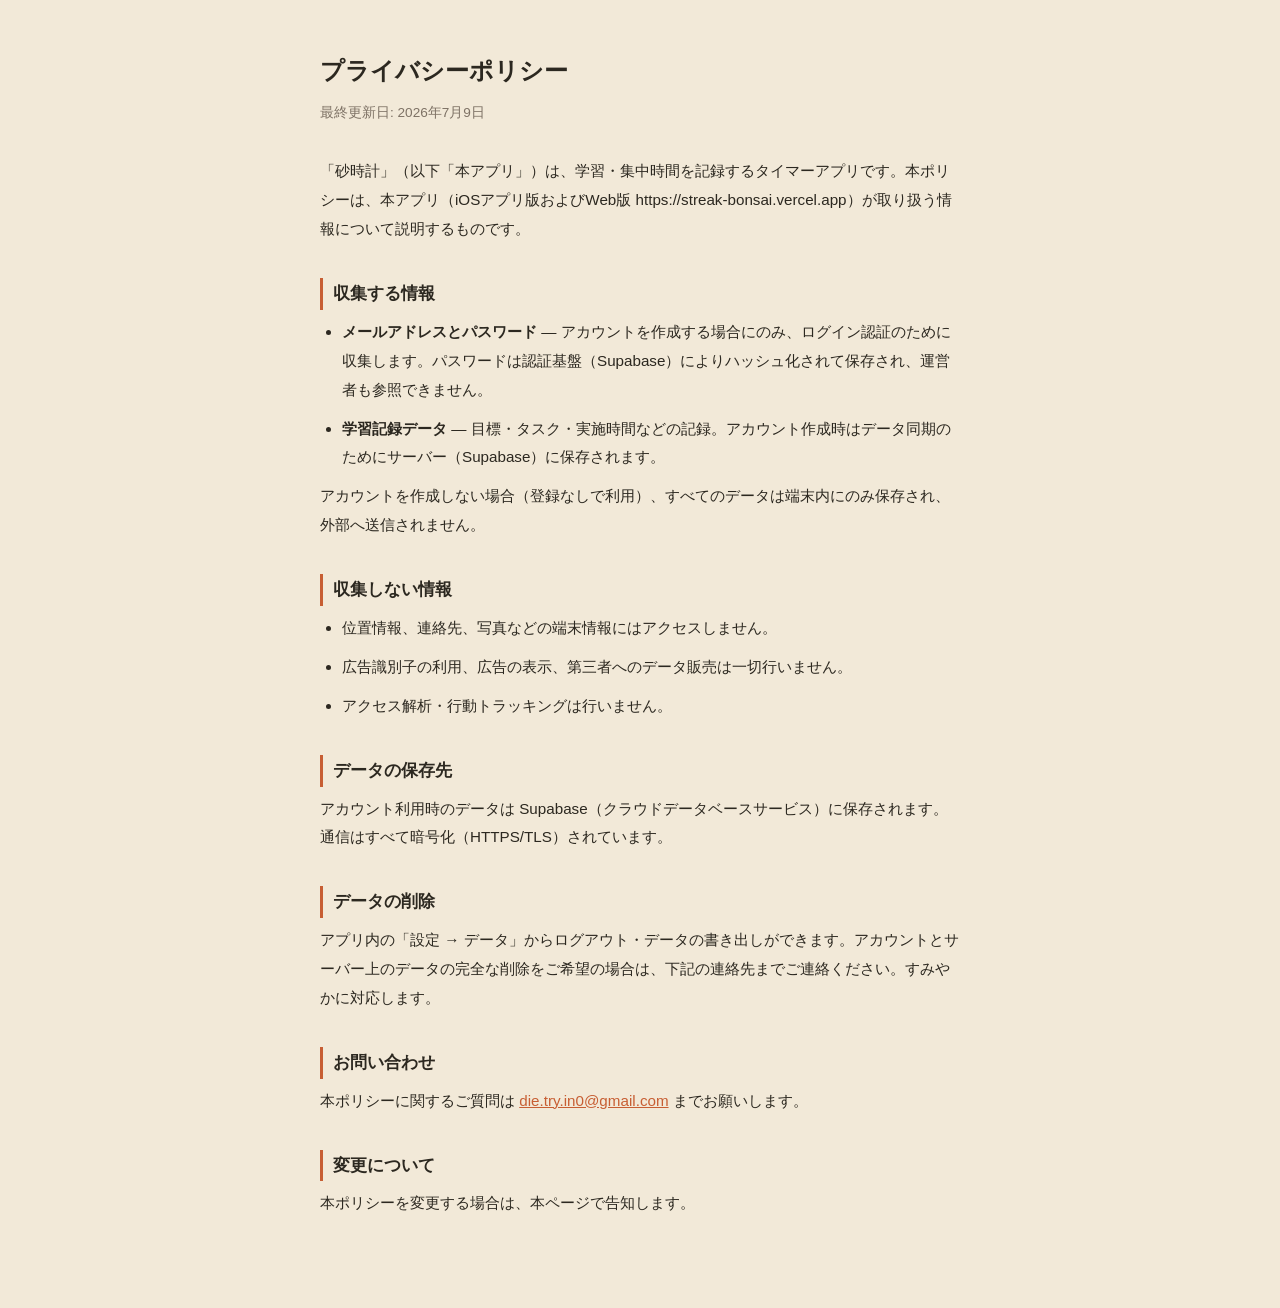
==== privacy.html @ 721696dd "App Store申請用のプライバシーポリシーページを追加 Co-Authored-By: Claude Opus 4.8 <noreply@anthropic.com>" ====
<!DOCTYPE html>
<html lang="ja">
<head>
  <meta charset="UTF-8" />
  <meta name="viewport" content="width=device-width, initial-scale=1.0" />
  <title>プライバシーポリシー — 砂時計</title>
  <link rel="icon" type="image/svg+xml" href="./hourglass-favicon.svg" />
  <style>
    body {
      margin: 0;
      background: #f2e9d8;
      color: #2c2820;
      font-family: "Hiragino Sans", "BIZ UDPGothic", "Yu Gothic UI", sans-serif;
      line-height: 1.9;
    }
    main {
      max-width: 640px;
      margin: 0 auto;
      padding: 48px 24px 80px;
    }
    h1 { font-size: 1.5rem; margin: 0 0 6px; }
    .updated { color: #7e7265; font-size: 0.85rem; margin: 0 0 32px; }
    h2 { font-size: 1.05rem; margin: 34px 0 8px; border-left: 3px solid #c75e33; padding-left: 10px; }
    p, li { font-size: 0.95rem; margin: 0 0 10px; }
    ul { padding-left: 22px; margin: 0 0 10px; }
    a { color: #c75e33; }
  </style>
</head>
<body>
  <main>
    <h1>プライバシーポリシー</h1>
    <p class="updated">最終更新日: 2026年7月9日</p>

    <p>「砂時計」（以下「本アプリ」）は、学習・集中時間を記録するタイマーアプリです。本ポリシーは、本アプリ（iOSアプリ版およびWeb版 https://streak-bonsai.vercel.app）が取り扱う情報について説明するものです。</p>

    <h2>収集する情報</h2>
    <ul>
      <li><strong>メールアドレスとパスワード</strong> — アカウントを作成する場合にのみ、ログイン認証のために収集します。パスワードは認証基盤（Supabase）によりハッシュ化されて保存され、運営者も参照できません。</li>
      <li><strong>学習記録データ</strong> — 目標・タスク・実施時間などの記録。アカウント作成時はデータ同期のためにサーバー（Supabase）に保存されます。</li>
    </ul>
    <p>アカウントを作成しない場合（登録なしで利用）、すべてのデータは端末内にのみ保存され、外部へ送信されません。</p>

    <h2>収集しない情報</h2>
    <ul>
      <li>位置情報、連絡先、写真などの端末情報にはアクセスしません。</li>
      <li>広告識別子の利用、広告の表示、第三者へのデータ販売は一切行いません。</li>
      <li>アクセス解析・行動トラッキングは行いません。</li>
    </ul>

    <h2>データの保存先</h2>
    <p>アカウント利用時のデータは Supabase（クラウドデータベースサービス）に保存されます。通信はすべて暗号化（HTTPS/TLS）されています。</p>

    <h2>データの削除</h2>
    <p>アプリ内の「設定 → データ」からログアウト・データの書き出しができます。アカウントとサーバー上のデータの完全な削除をご希望の場合は、下記の連絡先までご連絡ください。すみやかに対応します。</p>

    <h2>お問い合わせ</h2>
    <p>本ポリシーに関するご質問は <a href="mailto:die.try.in0@gmail.com">die.try.in0@gmail.com</a> までお願いします。</p>

    <h2>変更について</h2>
    <p>本ポリシーを変更する場合は、本ページで告知します。</p>
  </main>
</body>
</html>
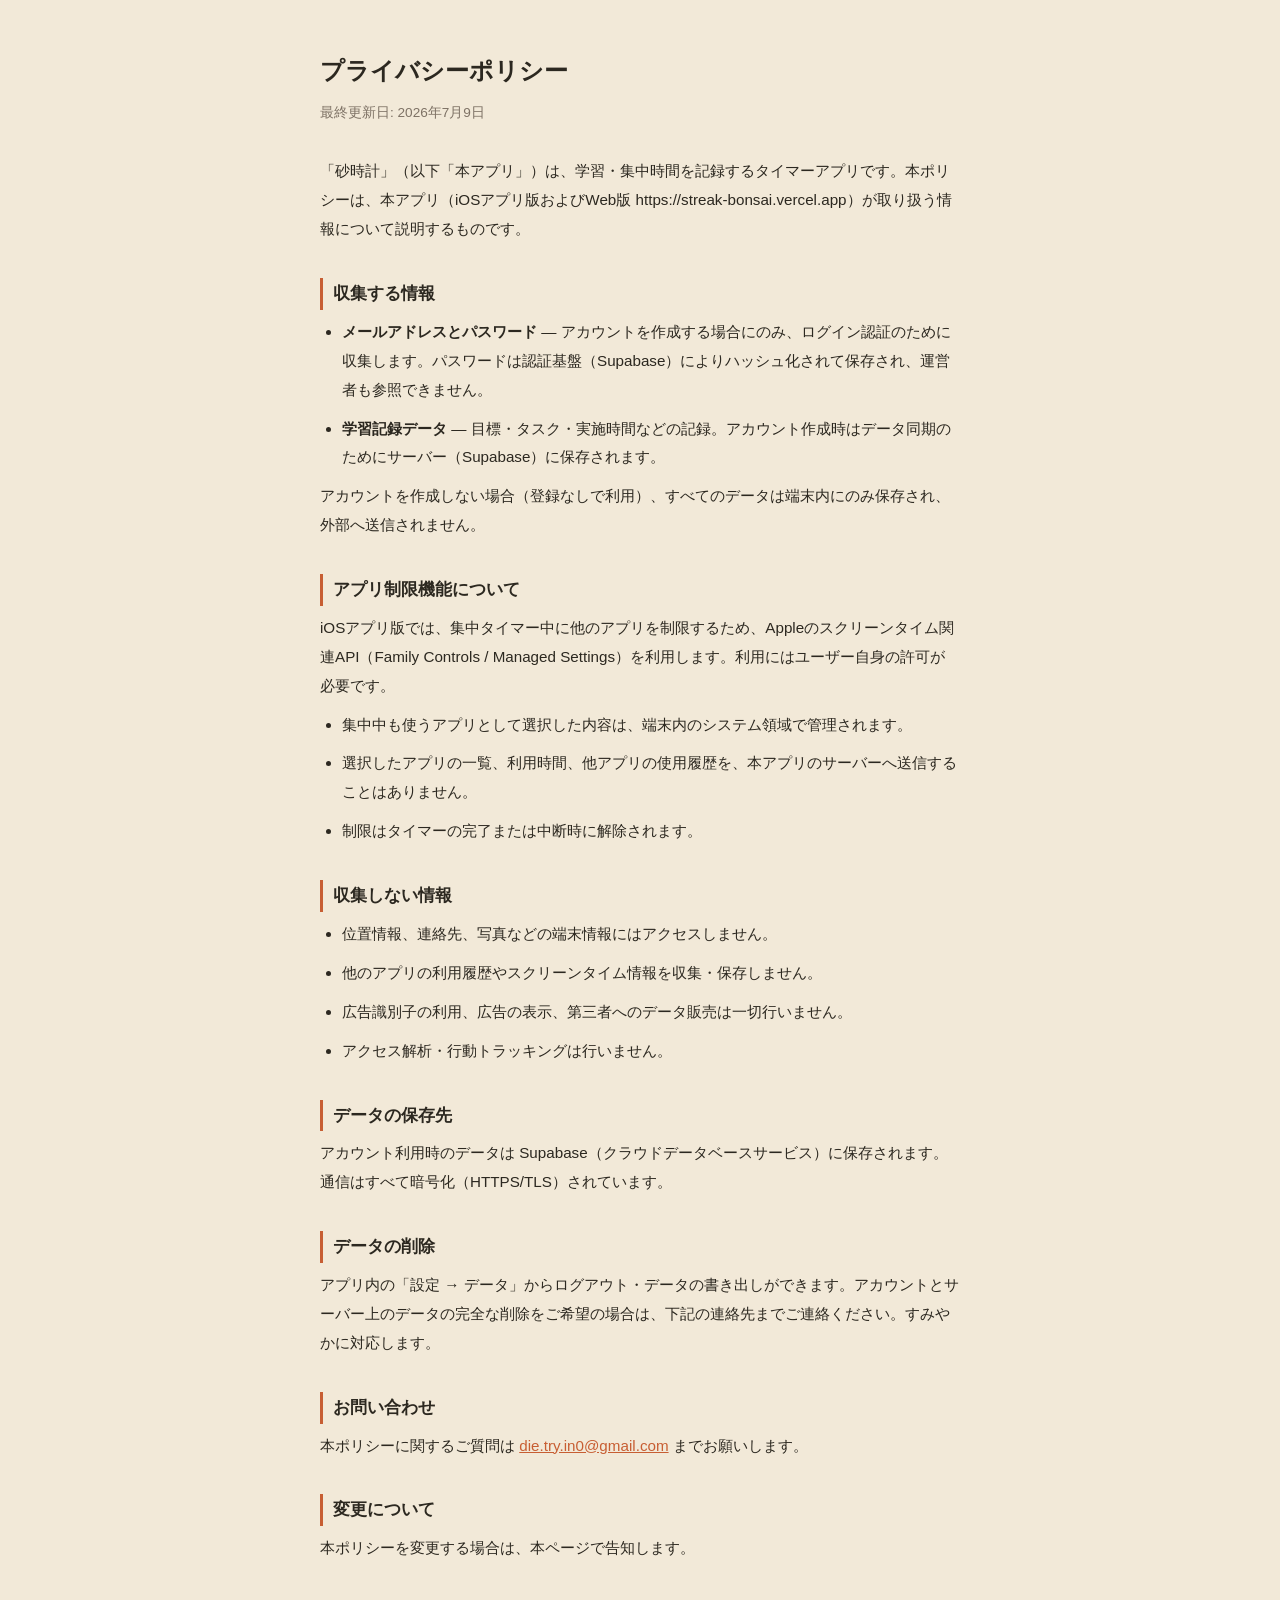
==== commit b3a0c7f9: "設定を目標中心の構造に整理" ====
--- a/privacy.html
+++ b/privacy.html
@@ -40,9 +40,18 @@
     </ul>
     <p>アカウントを作成しない場合（登録なしで利用）、すべてのデータは端末内にのみ保存され、外部へ送信されません。</p>
 
+    <h2>アプリ制限機能について</h2>
+    <p>iOSアプリ版では、集中タイマー中に他のアプリを制限するため、Appleのスクリーンタイム関連API（Family Controls / Managed Settings）を利用します。利用にはユーザー自身の許可が必要です。</p>
+    <ul>
+      <li>集中中も使うアプリとして選択した内容は、端末内のシステム領域で管理されます。</li>
+      <li>選択したアプリの一覧、利用時間、他アプリの使用履歴を、本アプリのサーバーへ送信することはありません。</li>
+      <li>制限はタイマーの完了または中断時に解除されます。</li>
+    </ul>
+
     <h2>収集しない情報</h2>
     <ul>
       <li>位置情報、連絡先、写真などの端末情報にはアクセスしません。</li>
+      <li>他のアプリの利用履歴やスクリーンタイム情報を収集・保存しません。</li>
       <li>広告識別子の利用、広告の表示、第三者へのデータ販売は一切行いません。</li>
       <li>アクセス解析・行動トラッキングは行いません。</li>
     </ul>
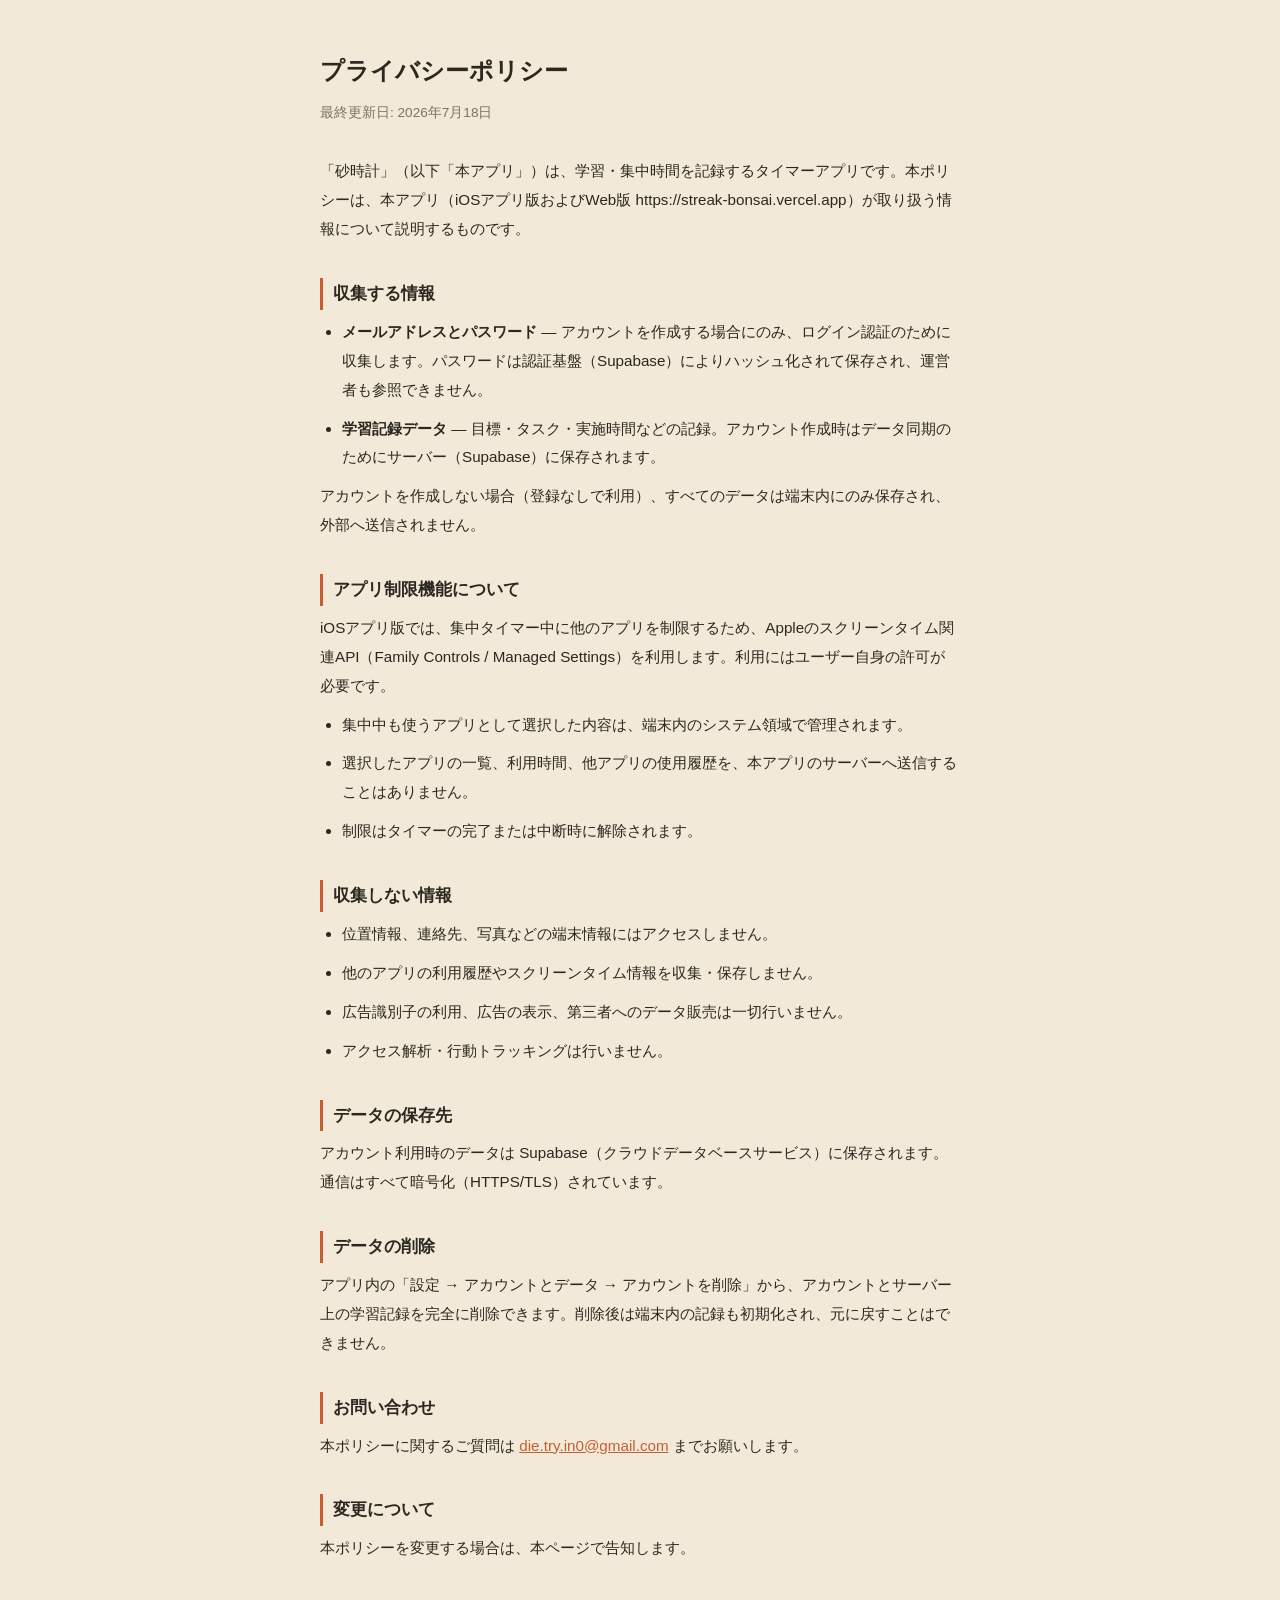
==== commit bdcf3c7b: "Prepare Sandglass app for App Store release" ====
--- a/privacy.html
+++ b/privacy.html
@@ -29,7 +29,7 @@
 <body>
   <main>
     <h1>プライバシーポリシー</h1>
-    <p class="updated">最終更新日: 2026年7月9日</p>
+    <p class="updated">最終更新日: 2026年7月18日</p>
 
     <p>「砂時計」（以下「本アプリ」）は、学習・集中時間を記録するタイマーアプリです。本ポリシーは、本アプリ（iOSアプリ版およびWeb版 https://streak-bonsai.vercel.app）が取り扱う情報について説明するものです。</p>
 
@@ -60,7 +60,7 @@
     <p>アカウント利用時のデータは Supabase（クラウドデータベースサービス）に保存されます。通信はすべて暗号化（HTTPS/TLS）されています。</p>
 
     <h2>データの削除</h2>
-    <p>アプリ内の「設定 → データ」からログアウト・データの書き出しができます。アカウントとサーバー上のデータの完全な削除をご希望の場合は、下記の連絡先までご連絡ください。すみやかに対応します。</p>
+    <p>アプリ内の「設定 → アカウントとデータ → アカウントを削除」から、アカウントとサーバー上の学習記録を完全に削除できます。削除後は端末内の記録も初期化され、元に戻すことはできません。</p>
 
     <h2>お問い合わせ</h2>
     <p>本ポリシーに関するご質問は <a href="mailto:die.try.in0@gmail.com">die.try.in0@gmail.com</a> までお願いします。</p>
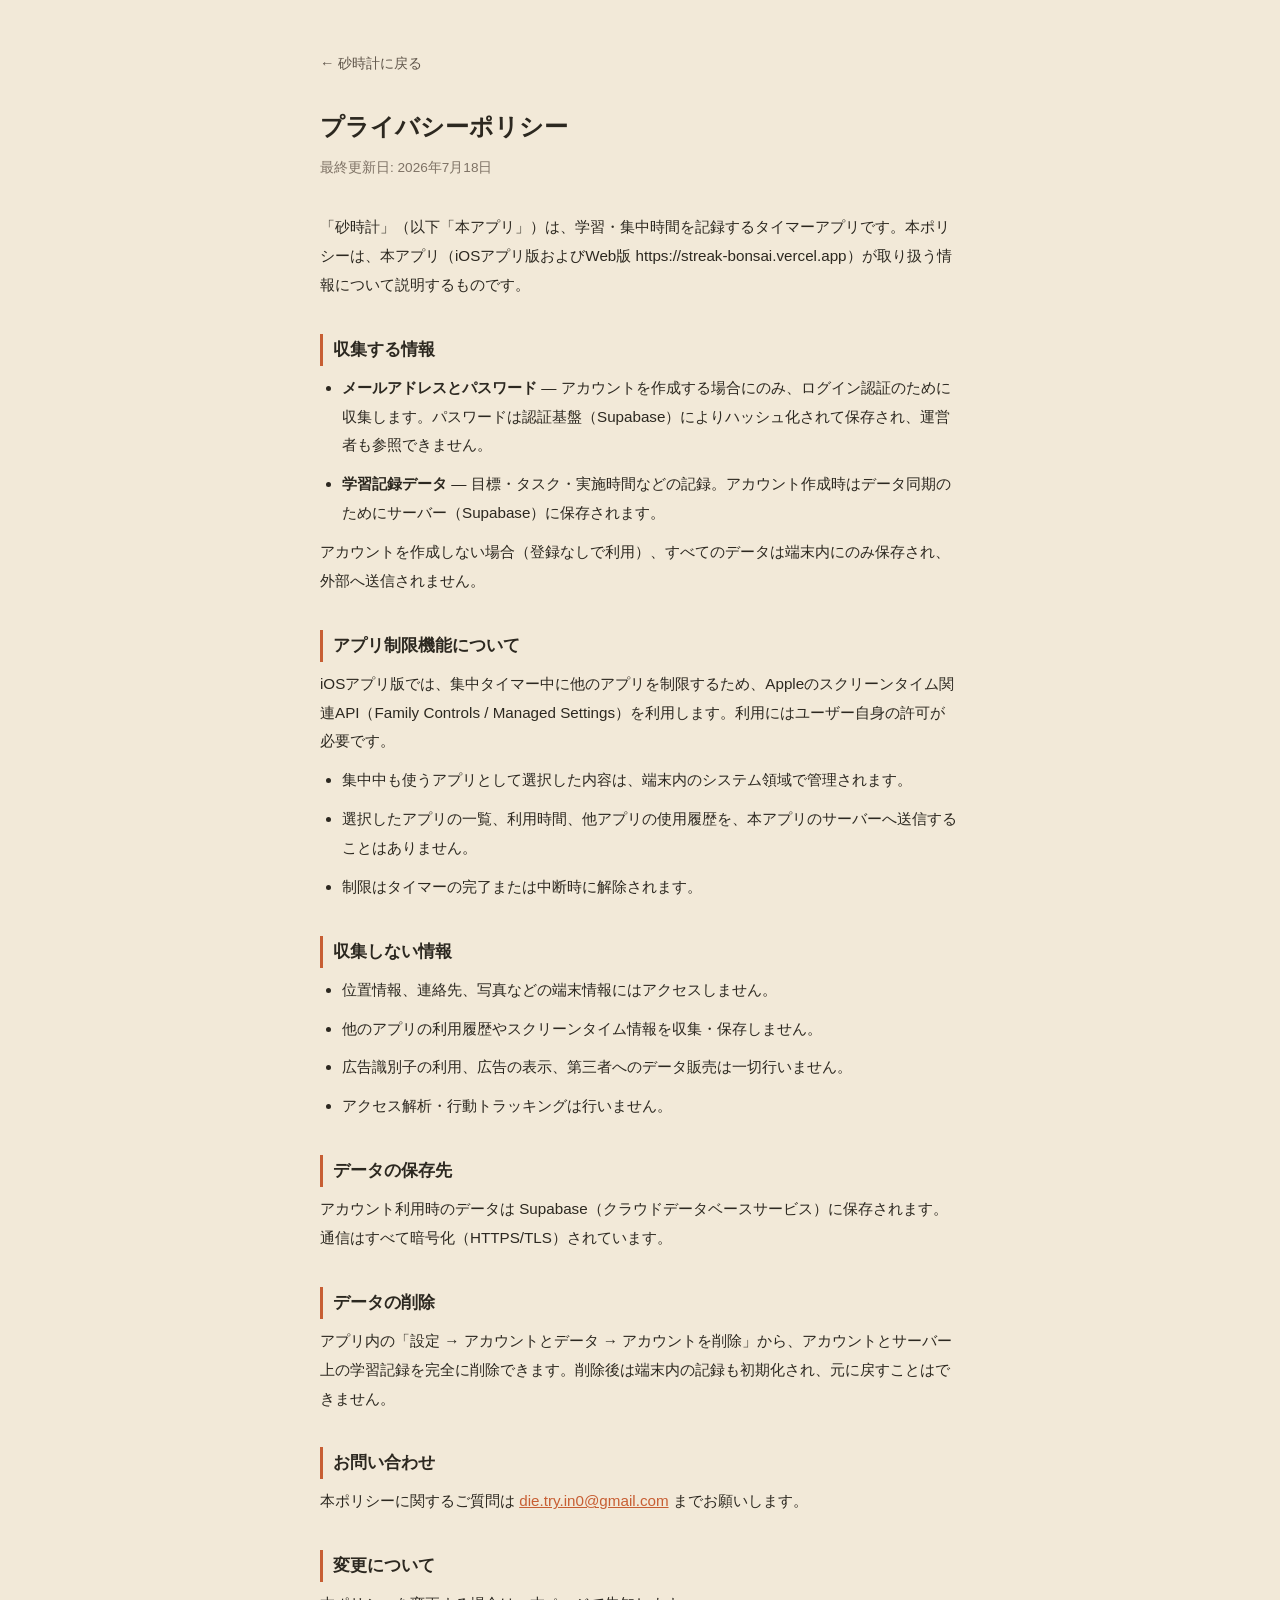
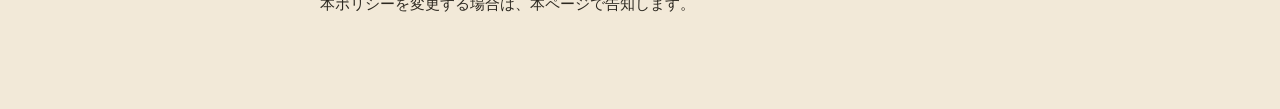
==== commit a6513826: "Add in-app privacy policy access" ====
--- a/privacy.html
+++ b/privacy.html
@@ -24,10 +24,20 @@
     p, li { font-size: 0.95rem; margin: 0 0 10px; }
     ul { padding-left: 22px; margin: 0 0 10px; }
     a { color: #c75e33; }
+    .back-link {
+      display: inline-flex;
+      align-items: center;
+      min-height: 44px;
+      margin: -8px 0 18px;
+      color: #5f554a;
+      font-size: 0.9rem;
+      text-decoration: none;
+    }
   </style>
 </head>
 <body>
   <main>
+    <a class="back-link" href="./index.html" id="back-to-app">&#8592; 砂時計に戻る</a>
     <h1>プライバシーポリシー</h1>
     <p class="updated">最終更新日: 2026年7月18日</p>
 
@@ -68,5 +78,17 @@
     <h2>変更について</h2>
     <p>本ポリシーを変更する場合は、本ページで告知します。</p>
   </main>
+  <script>
+    document.getElementById("back-to-app").addEventListener("click", (event) => {
+      if (!document.referrer) return;
+
+      try {
+        if (new URL(document.referrer).origin === window.location.origin) {
+          event.preventDefault();
+          window.history.back();
+        }
+      } catch (_) {}
+    });
+  </script>
 </body>
 </html>
